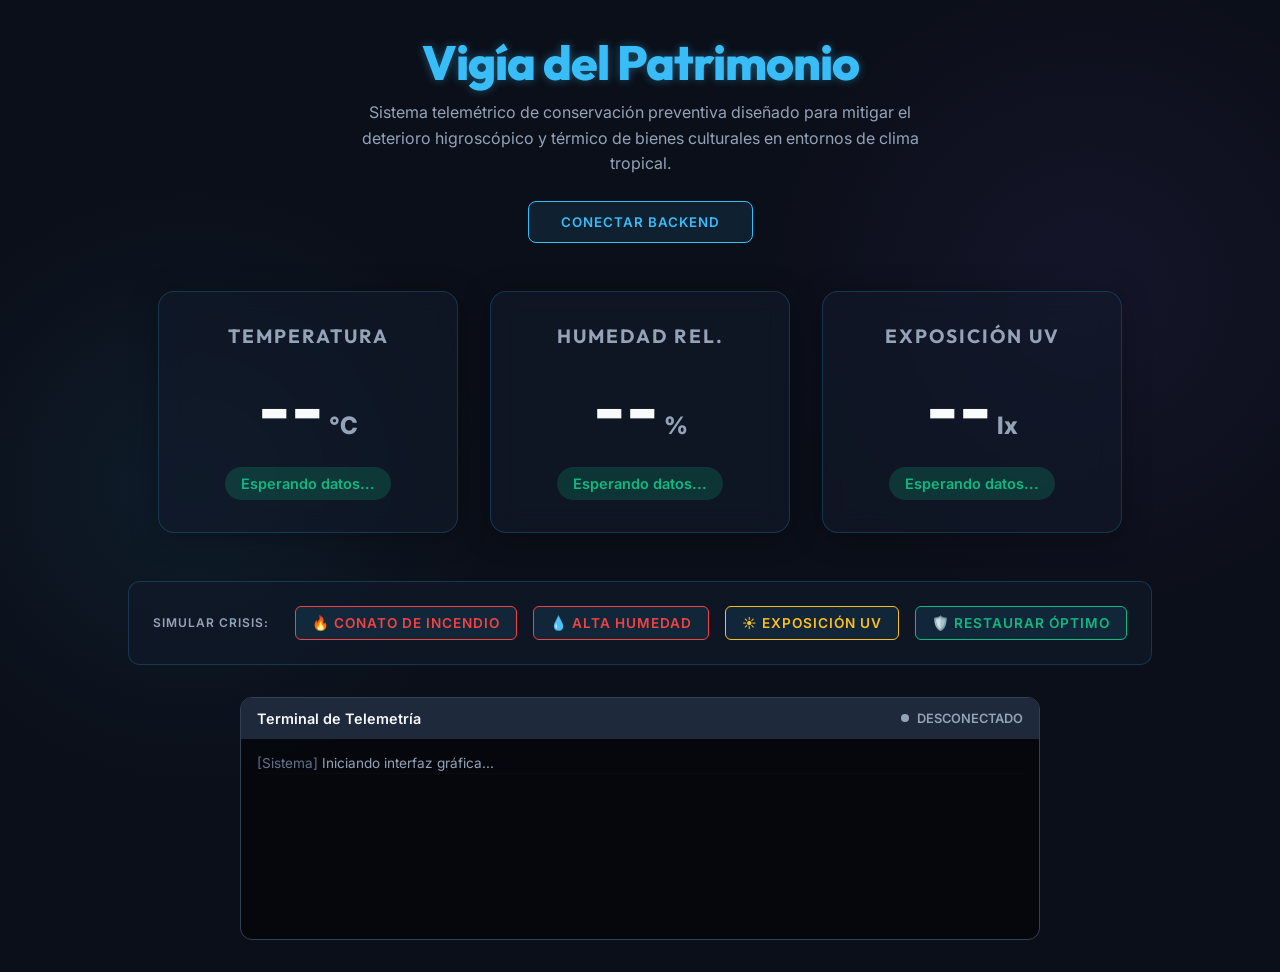
==== index.html @ fcf08029 "primera carga de los archivos" ====
<!DOCTYPE html>
<html lang="es">
<head>
    <meta charset="UTF-8">
    <meta name="viewport" content="width=device-width, initial-scale=1.0">
    <title>Vigía del Patrimonio - Panel de Control</title>
    <link href="https://fonts.googleapis.com/css2?family=Inter:wght@300;400;600;800&family=Outfit:wght@400;700&display=swap" rel="stylesheet">
    <link rel="stylesheet" href="style.css">
</head>
<body>

    <div class="header">
        <h1>Vigía del Patrimonio</h1>
        <p>Sistema telemétrico de conservación preventiva diseñado para mitigar el deterioro higroscópico y térmico de bienes culturales en entornos de clima tropical.</p>
        <button class="btn" id="connectBtn">Conectar Backend</button>
    </div>

    <div class="vitrine-container">
        <div class="card temp">
            <h3>Temperatura</h3>
            <div class="value" id="tempValue">--<span>°C</span></div>
            <div class="status status-safe" id="tempStatus">Esperando datos...</div>
        </div>
        
        <div class="card hum">
            <h3>Humedad Rel.</h3>
            <div class="value" id="humValue">--<span>%</span></div>
            <div class="status status-safe" id="humStatus">Esperando datos...</div>
        </div>

        <div class="card light">
            <h3>Exposición UV</h3>
            <div class="value" id="lightValue">--<span>lx</span></div>
            <div class="status status-safe" id="lightStatus">Esperando datos...</div>
        </div>
    </div>

    <div class="scenarios-container">
        <span style="color: var(--text-muted); font-size: 12px; margin-right: 10px; font-weight: 600; text-transform: uppercase; letter-spacing: 1px;">Simular Crisis:</span>
        <button class="btn btn-scenario danger" onclick="triggerScenario('incendio')">🔥 Conato de Incendio</button>
        <button class="btn btn-scenario danger" onclick="triggerScenario('humedad')">💧 Alta Humedad</button>
        <button class="btn btn-scenario warn" onclick="triggerScenario('uv')">☀️ Exposición UV</button>
        <button class="btn btn-scenario safe" onclick="triggerScenario('optimo')">🛡️ Restaurar Óptimo</button>
    </div>

    <div class="terminal-wrapper" id="terminalWrapper">
        <div class="terminal-header" id="serialHeader">
            <span>Terminal de Telemetría</span>
            <div class="status-indicator">
                <div class="status-dot" id="statusDot"></div>
                <span id="serialStatusIndicator">DESCONECTADO</span>
            </div>
        </div>
        <div class="terminal-console" id="terminalConsole">
            <p><span style="color: #64748b;">[Sistema]</span> Iniciando interfaz gráfica...</p>
        </div>
    </div>

    <script src="script.js"></script>
</body>
</html>
---- style.css ----
:root {
    --bg-color: #0b0f19;
    --card-bg: rgba(18, 25, 43, 0.6);
    --card-border: rgba(56, 189, 248, 0.2);
    --text-main: #f8fafc;
    --text-muted: #94a3b8;
    --accent-cyan: #38bdf8;
    --accent-danger: #ef4444;
    --accent-warn: #fbbf24;
    --accent-safe: #10b981;
    --glass-blur: blur(12px);
}

* {
    box-sizing: border-box;
    margin: 0;
    padding: 0;
    font-family: 'Inter', sans-serif;
}

body {
    background-color: var(--bg-color);
    background-image: 
        radial-gradient(circle at 15% 50%, rgba(56, 189, 248, 0.08), transparent 25%),
        radial-gradient(circle at 85% 30%, rgba(139, 92, 246, 0.08), transparent 25%);
    color: var(--text-main);
    min-height: 100vh;
    display: flex;
    flex-direction: column;
    align-items: center;
    padding: 2rem;
    overflow-x: hidden;
}

/* Títulos */
.header {
    text-align: center;
    margin-bottom: 3rem;
    animation: fadeInDown 0.8s ease-out;
}

h1 {
    font-family: 'Outfit', sans-serif;
    font-size: 3rem;
    font-weight: 800;
    color: #38bdf8;
    text-shadow: 0 0 10px rgba(56, 189, 248, 0.4);
    margin-bottom: 0.5rem;
    letter-spacing: -1px;
}

.header p {
    color: var(--text-muted);
    max-width: 600px;
    margin: 0 auto 1.5rem auto;
    line-height: 1.6;
}

.btn {
    background: rgba(56, 189, 248, 0.1);
    border: 1px solid var(--accent-cyan);
    color: var(--accent-cyan);
    padding: 0.75rem 2rem;
    border-radius: 8px;
    font-weight: 600;
    cursor: pointer;
    transition: all 0.3s ease;
    text-transform: uppercase;
    letter-spacing: 1px;
    box-shadow: 0 0 15px rgba(56, 189, 248, 0);
}

.btn:hover {
    background: var(--accent-cyan);
    color: #000;
    box-shadow: 0 0 20px rgba(56, 189, 248, 0.4);
    transform: translateY(-2px);
}

.btn.connected {
    background: var(--accent-safe);
    border-color: var(--accent-safe);
    color: #fff;
}

/* Contenedor de Tarjetas */
.vitrine-container {
    display: flex;
    gap: 2rem;
    justify-content: center;
    flex-wrap: wrap;
    width: 100%;
    max-width: 1000px;
    margin-bottom: 3rem;
}

/* Glassmorphism Cards */
.card {
    background: var(--card-bg);
    backdrop-filter: var(--glass-blur);
    -webkit-backdrop-filter: var(--glass-blur);
    border: 1px solid var(--card-border);
    border-radius: 16px;
    padding: 2rem;
    width: 300px;
    text-align: center;
    box-shadow: 0 4px 30px rgba(0, 0, 0, 0.3);
    transition: transform 0.4s cubic-bezier(0.175, 0.885, 0.32, 1.275), box-shadow 0.4s;
    position: relative;
    overflow: hidden;
    animation: fadeInUp 0.8s ease-out backwards;
}

.card:nth-child(1) { animation-delay: 0.1s; }
.card:nth-child(2) { animation-delay: 0.2s; }
.card:nth-child(3) { animation-delay: 0.3s; }

.card:hover {
    transform: translateY(-10px);
    box-shadow: 0 10px 40px rgba(0, 0, 0, 0.5);
    border-color: rgba(255, 255, 255, 0.2);
}

.card::before {
    content: '';
    position: absolute;
    top: 0; left: -100%;
    width: 50%; height: 100%;
    background: linear-gradient(to right, transparent, rgba(255,255,255,0.05), transparent);
    transform: skewX(-20deg);
    transition: left 0.7s;
}

.card:hover::before {
    left: 200%;
}

.card h3 {
    font-family: 'Outfit', sans-serif;
    color: var(--text-muted);
    font-size: 1.2rem;
    margin-bottom: 1rem;
    text-transform: uppercase;
    letter-spacing: 2px;
}

.value {
    font-size: 4.5rem;
    font-weight: 800;
    margin: 1rem 0;
    color: var(--text-main);
    transition: color 0.3s;
    display: flex;
    justify-content: center;
    align-items: baseline;
}

.value span {
    font-size: 1.5rem;
    margin-left: 5px;
    color: var(--text-muted);
}

.status {
    font-size: 0.9rem;
    font-weight: 600;
    padding: 0.5rem 1rem;
    border-radius: 20px;
    display: inline-block;
    transition: all 0.3s;
}

.status-safe { background: rgba(16, 185, 129, 0.2); color: var(--accent-safe); }
.status-warn { background: rgba(251, 191, 36, 0.2); color: var(--accent-warn); }
.status-alert { background: rgba(239, 68, 68, 0.2); color: var(--accent-danger); animation: pulseAlert 1.5s infinite; }

/* Simulación */
.scenarios-container {
    background: var(--card-bg);
    border: 1px solid var(--card-border);
    border-radius: 12px;
    padding: 1.5rem;
    margin-bottom: 2rem;
    display: flex;
    gap: 1rem;
    flex-wrap: wrap;
    justify-content: center;
    align-items: center;
    animation: fadeInUp 0.8s ease-out 0.4s backwards;
}

.btn-scenario {
    padding: 0.5rem 1rem;
    font-size: 0.85rem;
    border-radius: 6px;
}

.btn-scenario.danger { border-color: var(--accent-danger); color: var(--accent-danger); }
.btn-scenario.danger:hover { background: var(--accent-danger); color: #fff; box-shadow: 0 0 15px rgba(239, 68, 68, 0.4); }

.btn-scenario.warn { border-color: var(--accent-warn); color: var(--accent-warn); }
.btn-scenario.warn:hover { background: var(--accent-warn); color: #000; box-shadow: 0 0 15px rgba(251, 191, 36, 0.4); }

.btn-scenario.safe { border-color: var(--accent-safe); color: var(--accent-safe); }
.btn-scenario.safe:hover { background: var(--accent-safe); color: #fff; box-shadow: 0 0 15px rgba(16, 185, 129, 0.4); }

/* Terminal */
.terminal-wrapper {
    width: 100%;
    max-width: 800px;
    background: rgba(0, 0, 0, 0.5);
    border: 1px solid #334155;
    border-radius: 12px;
    overflow: hidden;
    animation: fadeInUp 0.8s ease-out 0.5s backwards;
}

.terminal-header {
    background: #1e293b;
    padding: 0.75rem 1rem;
    display: flex;
    justify-content: space-between;
    align-items: center;
    cursor: pointer;
    font-size: 0.9rem;
    font-weight: 600;
}

.status-indicator {
    font-size: 0.8rem;
    color: var(--text-muted);
    display: flex;
    align-items: center;
    gap: 8px;
}

.status-dot {
    width: 8px; height: 8px;
    border-radius: 50%;
    background: var(--text-muted);
    transition: background 0.3s;
}
.status-dot.active { background: var(--accent-safe); box-shadow: 0 0 8px var(--accent-safe); }

.terminal-console {
    height: 200px;
    overflow-y: auto;
    padding: 1rem;
    font-family: 'Fira Code', monospace;
    font-size: 0.85rem;
    color: var(--text-muted);
}

.terminal-console p { margin-bottom: 4px; border-bottom: 1px solid rgba(255,255,255,0.02); padding-bottom: 2px;}
.log-data { color: var(--accent-cyan); }
.log-warn { color: var(--accent-warn); }
.log-error { color: var(--accent-danger); }
.log-info { color: #38bdf8; } /* Estilo añadido para evitar textos grises sueltos */

/* Animations */
@keyframes fadeInDown {
    from { opacity: 0; transform: translateY(-20px); }
    to { opacity: 1; transform: translateY(0); }
}
@keyframes fadeInUp {
    from { opacity: 0; transform: translateY(30px); }
    to { opacity: 1; transform: translateY(0); }
}
@keyframes pulseAlert {
    0% { box-shadow: 0 0 0 0 rgba(239, 68, 68, 0.4); }
    70% { box-shadow: 0 0 0 10px rgba(239, 68, 68, 0); }
    100% { box-shadow: 0 0 0 0 rgba(239, 68, 68, 0); }
}

/* Custom Scrollbar */
::-webkit-scrollbar { width: 6px; }
::-webkit-scrollbar-track { background: rgba(0,0,0,0.2); }
::-webkit-scrollbar-thumb { background: #475569; border-radius: 3px; }
::-webkit-scrollbar-thumb:hover { background: #64748b; }
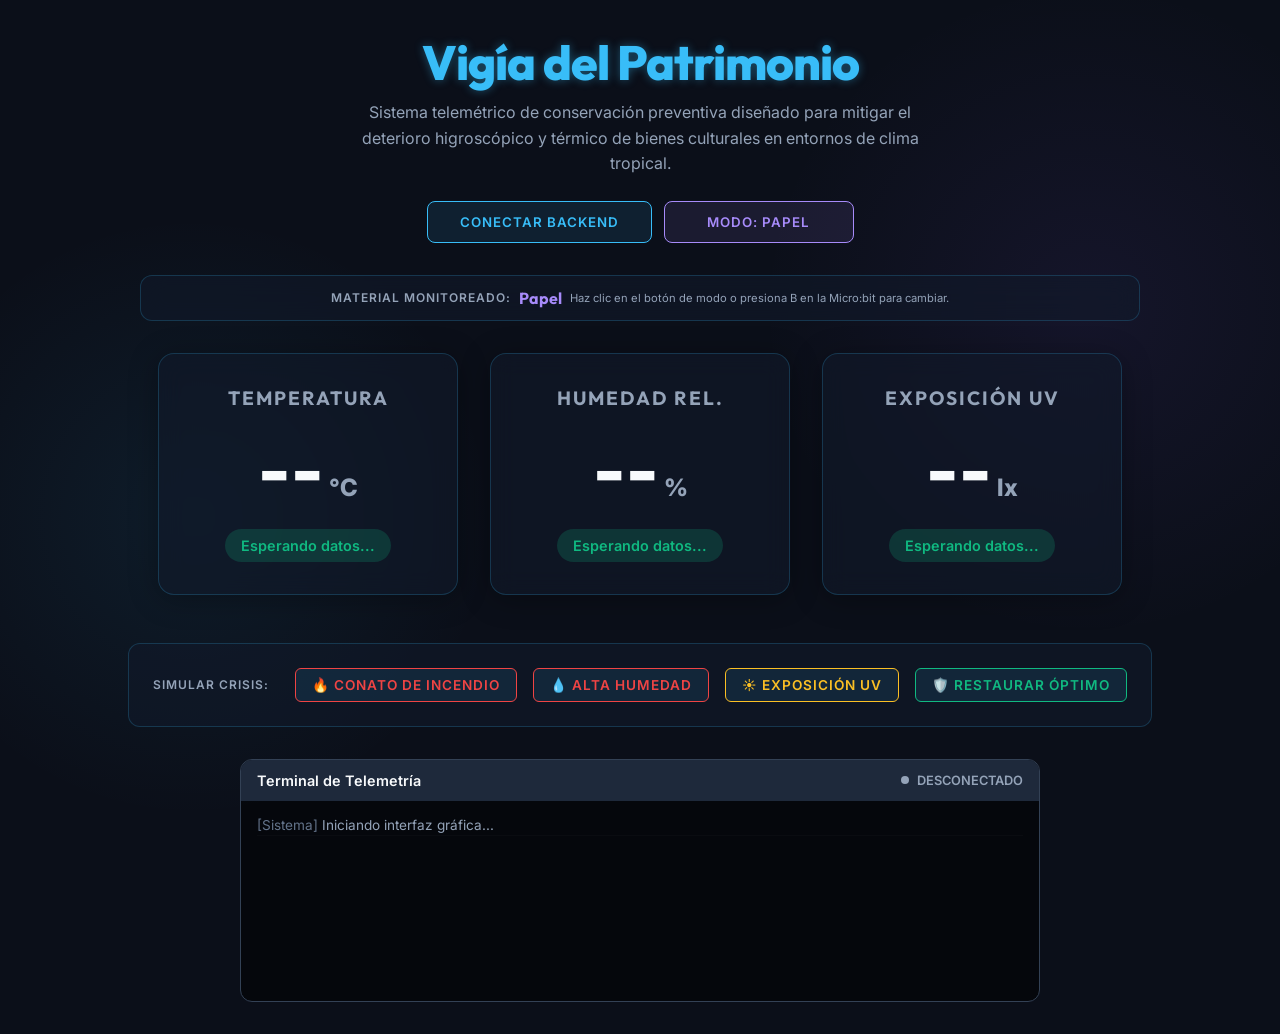
==== commit 70e8670f: "Se agregaron modos para distintos materiales." ====
--- a/index.html
+++ b/index.html
@@ -8,33 +8,36 @@
     <link rel="stylesheet" href="style.css">
 </head>
 <body>
-
     <div class="header">
         <h1>Vigía del Patrimonio</h1>
         <p>Sistema telemétrico de conservación preventiva diseñado para mitigar el deterioro higroscópico y térmico de bienes culturales en entornos de clima tropical.</p>
-        <button class="btn" id="connectBtn">Conectar Backend</button>
+        <div class="header-controls">
+            <button class="btn" id="connectBtn">Conectar Backend</button>
+            <button class="btn mode-btn" id="modeBtn" type="button">Modo: Papel</button>
+        </div>
     </div>
-
+    <div class="mode-info">
+        <span>Material monitoreado:</span>
+        <strong id="modeName">Papel</strong>
+        <small>Haz clic en el botón de modo o presiona B en la Micro:bit para cambiar.</small>
+    </div>
     <div class="vitrine-container">
         <div class="card temp">
             <h3>Temperatura</h3>
             <div class="value" id="tempValue">--<span>°C</span></div>
             <div class="status status-safe" id="tempStatus">Esperando datos...</div>
         </div>
-        
         <div class="card hum">
             <h3>Humedad Rel.</h3>
             <div class="value" id="humValue">--<span>%</span></div>
             <div class="status status-safe" id="humStatus">Esperando datos...</div>
         </div>
-
         <div class="card light">
             <h3>Exposición UV</h3>
             <div class="value" id="lightValue">--<span>lx</span></div>
             <div class="status status-safe" id="lightStatus">Esperando datos...</div>
         </div>
     </div>
-
     <div class="scenarios-container">
         <span style="color: var(--text-muted); font-size: 12px; margin-right: 10px; font-weight: 600; text-transform: uppercase; letter-spacing: 1px;">Simular Crisis:</span>
         <button class="btn btn-scenario danger" onclick="triggerScenario('incendio')">🔥 Conato de Incendio</button>
@@ -42,7 +45,6 @@
         <button class="btn btn-scenario warn" onclick="triggerScenario('uv')">☀️ Exposición UV</button>
         <button class="btn btn-scenario safe" onclick="triggerScenario('optimo')">🛡️ Restaurar Óptimo</button>
     </div>
-
     <div class="terminal-wrapper" id="terminalWrapper">
         <div class="terminal-header" id="serialHeader">
             <span>Terminal de Telemetría</span>
@@ -55,7 +57,6 @@
             <p><span style="color: #64748b;">[Sistema]</span> Iniciando interfaz gráfica...</p>
         </div>
     </div>
-
     <script src="script.js"></script>
 </body>
 </html>
--- a/style.css
+++ b/style.css
@@ -1,279 +1,58 @@
 :root {
-    --bg-color: #0b0f19;
-    --card-bg: rgba(18, 25, 43, 0.6);
-    --card-border: rgba(56, 189, 248, 0.2);
-    --text-main: #f8fafc;
-    --text-muted: #94a3b8;
-    --accent-cyan: #38bdf8;
-    --accent-danger: #ef4444;
-    --accent-warn: #fbbf24;
-    --accent-safe: #10b981;
-    --glass-blur: blur(12px);
+    --bg-color:#0b0f19;
+    --card-bg:rgba(18,25,43,0.6);
+    --card-border:rgba(56,189,248,0.2);
+    --text-main:#f8fafc;
+    --text-muted:#94a3b8;
+    --accent-cyan:#38bdf8;
+    --accent-danger:#ef4444;
+    --accent-warn:#fbbf24;
+    --accent-safe:#10b981;
+    --glass-blur:blur(12px);
 }
-
-* {
-    box-sizing: border-box;
-    margin: 0;
-    padding: 0;
-    font-family: 'Inter', sans-serif;
-}
-
-body {
-    background-color: var(--bg-color);
-    background-image: 
-        radial-gradient(circle at 15% 50%, rgba(56, 189, 248, 0.08), transparent 25%),
-        radial-gradient(circle at 85% 30%, rgba(139, 92, 246, 0.08), transparent 25%);
-    color: var(--text-main);
-    min-height: 100vh;
-    display: flex;
-    flex-direction: column;
-    align-items: center;
-    padding: 2rem;
-    overflow-x: hidden;
-}
-
-/* Títulos */
-.header {
-    text-align: center;
-    margin-bottom: 3rem;
-    animation: fadeInDown 0.8s ease-out;
-}
-
-h1 {
-    font-family: 'Outfit', sans-serif;
-    font-size: 3rem;
-    font-weight: 800;
-    color: #38bdf8;
-    text-shadow: 0 0 10px rgba(56, 189, 248, 0.4);
-    margin-bottom: 0.5rem;
-    letter-spacing: -1px;
-}
-
-.header p {
-    color: var(--text-muted);
-    max-width: 600px;
-    margin: 0 auto 1.5rem auto;
-    line-height: 1.6;
-}
-
-.btn {
-    background: rgba(56, 189, 248, 0.1);
-    border: 1px solid var(--accent-cyan);
-    color: var(--accent-cyan);
-    padding: 0.75rem 2rem;
-    border-radius: 8px;
-    font-weight: 600;
-    cursor: pointer;
-    transition: all 0.3s ease;
-    text-transform: uppercase;
-    letter-spacing: 1px;
-    box-shadow: 0 0 15px rgba(56, 189, 248, 0);
-}
-
-.btn:hover {
-    background: var(--accent-cyan);
-    color: #000;
-    box-shadow: 0 0 20px rgba(56, 189, 248, 0.4);
-    transform: translateY(-2px);
-}
-
-.btn.connected {
-    background: var(--accent-safe);
-    border-color: var(--accent-safe);
-    color: #fff;
-}
-
-/* Contenedor de Tarjetas */
-.vitrine-container {
-    display: flex;
-    gap: 2rem;
-    justify-content: center;
-    flex-wrap: wrap;
-    width: 100%;
-    max-width: 1000px;
-    margin-bottom: 3rem;
-}
-
-/* Glassmorphism Cards */
-.card {
-    background: var(--card-bg);
-    backdrop-filter: var(--glass-blur);
-    -webkit-backdrop-filter: var(--glass-blur);
-    border: 1px solid var(--card-border);
-    border-radius: 16px;
-    padding: 2rem;
-    width: 300px;
-    text-align: center;
-    box-shadow: 0 4px 30px rgba(0, 0, 0, 0.3);
-    transition: transform 0.4s cubic-bezier(0.175, 0.885, 0.32, 1.275), box-shadow 0.4s;
-    position: relative;
-    overflow: hidden;
-    animation: fadeInUp 0.8s ease-out backwards;
-}
-
-.card:nth-child(1) { animation-delay: 0.1s; }
-.card:nth-child(2) { animation-delay: 0.2s; }
-.card:nth-child(3) { animation-delay: 0.3s; }
-
-.card:hover {
-    transform: translateY(-10px);
-    box-shadow: 0 10px 40px rgba(0, 0, 0, 0.5);
-    border-color: rgba(255, 255, 255, 0.2);
-}
-
-.card::before {
-    content: '';
-    position: absolute;
-    top: 0; left: -100%;
-    width: 50%; height: 100%;
-    background: linear-gradient(to right, transparent, rgba(255,255,255,0.05), transparent);
-    transform: skewX(-20deg);
-    transition: left 0.7s;
-}
-
-.card:hover::before {
-    left: 200%;
-}
-
-.card h3 {
-    font-family: 'Outfit', sans-serif;
-    color: var(--text-muted);
-    font-size: 1.2rem;
-    margin-bottom: 1rem;
-    text-transform: uppercase;
-    letter-spacing: 2px;
-}
-
-.value {
-    font-size: 4.5rem;
-    font-weight: 800;
-    margin: 1rem 0;
-    color: var(--text-main);
-    transition: color 0.3s;
-    display: flex;
-    justify-content: center;
-    align-items: baseline;
-}
-
-.value span {
-    font-size: 1.5rem;
-    margin-left: 5px;
-    color: var(--text-muted);
-}
-
-.status {
-    font-size: 0.9rem;
-    font-weight: 600;
-    padding: 0.5rem 1rem;
-    border-radius: 20px;
-    display: inline-block;
-    transition: all 0.3s;
-}
-
-.status-safe { background: rgba(16, 185, 129, 0.2); color: var(--accent-safe); }
-.status-warn { background: rgba(251, 191, 36, 0.2); color: var(--accent-warn); }
-.status-alert { background: rgba(239, 68, 68, 0.2); color: var(--accent-danger); animation: pulseAlert 1.5s infinite; }
-
-/* Simulación */
-.scenarios-container {
-    background: var(--card-bg);
-    border: 1px solid var(--card-border);
-    border-radius: 12px;
-    padding: 1.5rem;
-    margin-bottom: 2rem;
-    display: flex;
-    gap: 1rem;
-    flex-wrap: wrap;
-    justify-content: center;
-    align-items: center;
-    animation: fadeInUp 0.8s ease-out 0.4s backwards;
-}
-
-.btn-scenario {
-    padding: 0.5rem 1rem;
-    font-size: 0.85rem;
-    border-radius: 6px;
-}
-
-.btn-scenario.danger { border-color: var(--accent-danger); color: var(--accent-danger); }
-.btn-scenario.danger:hover { background: var(--accent-danger); color: #fff; box-shadow: 0 0 15px rgba(239, 68, 68, 0.4); }
-
-.btn-scenario.warn { border-color: var(--accent-warn); color: var(--accent-warn); }
-.btn-scenario.warn:hover { background: var(--accent-warn); color: #000; box-shadow: 0 0 15px rgba(251, 191, 36, 0.4); }
-
-.btn-scenario.safe { border-color: var(--accent-safe); color: var(--accent-safe); }
-.btn-scenario.safe:hover { background: var(--accent-safe); color: #fff; box-shadow: 0 0 15px rgba(16, 185, 129, 0.4); }
-
-/* Terminal */
-.terminal-wrapper {
-    width: 100%;
-    max-width: 800px;
-    background: rgba(0, 0, 0, 0.5);
-    border: 1px solid #334155;
-    border-radius: 12px;
-    overflow: hidden;
-    animation: fadeInUp 0.8s ease-out 0.5s backwards;
-}
-
-.terminal-header {
-    background: #1e293b;
-    padding: 0.75rem 1rem;
-    display: flex;
-    justify-content: space-between;
-    align-items: center;
-    cursor: pointer;
-    font-size: 0.9rem;
-    font-weight: 600;
-}
-
-.status-indicator {
-    font-size: 0.8rem;
-    color: var(--text-muted);
-    display: flex;
-    align-items: center;
-    gap: 8px;
-}
-
-.status-dot {
-    width: 8px; height: 8px;
-    border-radius: 50%;
-    background: var(--text-muted);
-    transition: background 0.3s;
-}
-.status-dot.active { background: var(--accent-safe); box-shadow: 0 0 8px var(--accent-safe); }
-
-.terminal-console {
-    height: 200px;
-    overflow-y: auto;
-    padding: 1rem;
-    font-family: 'Fira Code', monospace;
-    font-size: 0.85rem;
-    color: var(--text-muted);
-}
-
-.terminal-console p { margin-bottom: 4px; border-bottom: 1px solid rgba(255,255,255,0.02); padding-bottom: 2px;}
-.log-data { color: var(--accent-cyan); }
-.log-warn { color: var(--accent-warn); }
-.log-error { color: var(--accent-danger); }
-.log-info { color: #38bdf8; } /* Estilo añadido para evitar textos grises sueltos */
-
-/* Animations */
-@keyframes fadeInDown {
-    from { opacity: 0; transform: translateY(-20px); }
-    to { opacity: 1; transform: translateY(0); }
-}
-@keyframes fadeInUp {
-    from { opacity: 0; transform: translateY(30px); }
-    to { opacity: 1; transform: translateY(0); }
-}
-@keyframes pulseAlert {
-    0% { box-shadow: 0 0 0 0 rgba(239, 68, 68, 0.4); }
-    70% { box-shadow: 0 0 0 10px rgba(239, 68, 68, 0); }
-    100% { box-shadow: 0 0 0 0 rgba(239, 68, 68, 0); }
-}
-
-/* Custom Scrollbar */
-::-webkit-scrollbar { width: 6px; }
-::-webkit-scrollbar-track { background: rgba(0,0,0,0.2); }
-::-webkit-scrollbar-thumb { background: #475569; border-radius: 3px; }
-::-webkit-scrollbar-thumb:hover { background: #64748b; }+*{box-sizing:border-box;margin:0;padding:0;font-family:'Inter',sans-serif}
+body{background-color:var(--bg-color);background-image:radial-gradient(circle at 15% 50%,rgba(56,189,248,0.08),transparent 25%),radial-gradient(circle at 85% 30%,rgba(139,92,246,0.08),transparent 25%);color:var(--text-main);min-height:100vh;display:flex;flex-direction:column;align-items:center;padding:2rem;overflow-x:hidden}
+.header{text-align:center;margin-bottom:2rem;animation:fadeInDown .8s ease-out}
+h1{font-family:'Outfit',sans-serif;font-size:3rem;font-weight:800;color:#38bdf8;text-shadow:0 0 10px rgba(56,189,248,.4);margin-bottom:.5rem;letter-spacing:-1px}
+.header p{color:var(--text-muted);max-width:600px;margin:0 auto 1.5rem;line-height:1.6}
+.header-controls{display:flex;justify-content:center;align-items:center;gap:.75rem;flex-wrap:wrap}
+.btn{background:rgba(56,189,248,.1);border:1px solid var(--accent-cyan);color:var(--accent-cyan);padding:.75rem 2rem;border-radius:8px;font-weight:600;cursor:pointer;transition:all .3s ease;text-transform:uppercase;letter-spacing:1px;box-shadow:0 0 15px rgba(56,189,248,0)}
+.btn:hover{background:var(--accent-cyan);color:#000;box-shadow:0 0 20px rgba(56,189,248,.4);transform:translateY(-2px)}
+.btn.connected{background:var(--accent-safe);border-color:var(--accent-safe);color:#fff}
+.mode-btn{border-color:#a78bfa;color:#a78bfa;background:rgba(167,139,250,.1);min-width:190px}
+.mode-btn:hover{background:#a78bfa;color:#000;box-shadow:0 0 20px rgba(167,139,250,.4)}
+.mode-info{width:100%;max-width:1000px;background:var(--card-bg);border:1px solid var(--card-border);backdrop-filter:var(--glass-blur);-webkit-backdrop-filter:var(--glass-blur);border-radius:12px;padding:.75rem 1rem;margin-bottom:2rem;display:flex;justify-content:center;align-items:center;gap:.5rem;flex-wrap:wrap;text-align:center}
+.mode-info span{color:var(--text-muted);font-size:.75rem;text-transform:uppercase;letter-spacing:1px;font-weight:600}
+.mode-info strong{color:#a78bfa;font-family:'Outfit',sans-serif;font-size:1rem}
+.mode-info small{color:var(--text-muted);font-size:.7rem}
+.vitrine-container{display:flex;gap:2rem;justify-content:center;flex-wrap:wrap;width:100%;max-width:1000px;margin-bottom:3rem}
+.card{background:var(--card-bg);backdrop-filter:var(--glass-blur);-webkit-backdrop-filter:var(--glass-blur);border:1px solid var(--card-border);border-radius:16px;padding:2rem;width:300px;text-align:center;box-shadow:0 4px 30px rgba(0,0,0,.3);transition:transform .4s cubic-bezier(.175,.885,.32,1.275),box-shadow .4s;position:relative;overflow:hidden;animation:fadeInUp .8s ease-out backwards}
+.card:nth-child(1){animation-delay:.1s}.card:nth-child(2){animation-delay:.2s}.card:nth-child(3){animation-delay:.3s}
+.card:hover{transform:translateY(-10px);box-shadow:0 10px 40px rgba(0,0,0,.5);border-color:rgba(255,255,255,.2)}
+.card::before{content:'';position:absolute;top:0;left:-100%;width:50%;height:100%;background:linear-gradient(to right,transparent,rgba(255,255,255,.05),transparent);transform:skewX(-20deg);transition:left .7s}
+.card:hover::before{left:200%}
+.card h3{font-family:'Outfit',sans-serif;color:var(--text-muted);font-size:1.2rem;margin-bottom:1rem;text-transform:uppercase;letter-spacing:2px}
+.value{font-size:4.5rem;font-weight:800;margin:1rem 0;color:var(--text-main);transition:color .3s;display:flex;justify-content:center;align-items:baseline}
+.value span{font-size:1.5rem;margin-left:5px;color:var(--text-muted)}
+.status{font-size:.9rem;font-weight:600;padding:.5rem 1rem;border-radius:20px;display:inline-block;transition:all .3s}
+.status-safe{background:rgba(16,185,129,.2);color:var(--accent-safe)}
+.status-warn{background:rgba(251,191,36,.2);color:var(--accent-warn)}
+.status-alert{background:rgba(239,68,68,.2);color:var(--accent-danger);animation:pulseAlert 1.5s infinite}
+.scenarios-container{background:var(--card-bg);border:1px solid var(--card-border);border-radius:12px;padding:1.5rem;margin-bottom:2rem;display:flex;gap:1rem;flex-wrap:wrap;justify-content:center;align-items:center;animation:fadeInUp .8s ease-out .4s backwards}
+.btn-scenario{padding:.5rem 1rem;font-size:.85rem;border-radius:6px}
+.btn-scenario.danger{border-color:var(--accent-danger);color:var(--accent-danger)}.btn-scenario.danger:hover{background:var(--accent-danger);color:#fff;box-shadow:0 0 15px rgba(239,68,68,.4)}
+.btn-scenario.warn{border-color:var(--accent-warn);color:var(--accent-warn)}.btn-scenario.warn:hover{background:var(--accent-warn);color:#000;box-shadow:0 0 15px rgba(251,191,36,.4)}
+.btn-scenario.safe{border-color:var(--accent-safe);color:var(--accent-safe)}.btn-scenario.safe:hover{background:var(--accent-safe);color:#fff;box-shadow:0 0 15px rgba(16,185,129,.4)}
+.terminal-wrapper{width:100%;max-width:800px;background:rgba(0,0,0,.5);border:1px solid #334155;border-radius:12px;overflow:hidden;animation:fadeInUp .8s ease-out .5s backwards}
+.terminal-header{background:#1e293b;padding:.75rem 1rem;display:flex;justify-content:space-between;align-items:center;cursor:pointer;font-size:.9rem;font-weight:600}
+.status-indicator{font-size:.8rem;color:var(--text-muted);display:flex;align-items:center;gap:8px}
+.status-dot{width:8px;height:8px;border-radius:50%;background:var(--text-muted);transition:background .3s}
+.status-dot.active{background:var(--accent-safe);box-shadow:0 0 8px var(--accent-safe)}
+.terminal-console{height:200px;overflow-y:auto;padding:1rem;font-family:'Fira Code',monospace;font-size:.85rem;color:var(--text-muted)}
+.terminal-console p{margin-bottom:4px;border-bottom:1px solid rgba(255,255,255,.02);padding-bottom:2px}
+.log-data{color:var(--accent-cyan)}.log-warn{color:var(--accent-warn)}.log-error{color:var(--accent-danger)}.log-info{color:#38bdf8}
+@keyframes fadeInDown{from{opacity:0;transform:translateY(-20px)}to{opacity:1;transform:translateY(0)}}
+@keyframes fadeInUp{from{opacity:0;transform:translateY(30px)}to{opacity:1;transform:translateY(0)}}
+@keyframes pulseAlert{0%{box-shadow:0 0 0 0 rgba(239,68,68,.4)}70%{box-shadow:0 0 0 10px rgba(239,68,68,0)}100%{box-shadow:0 0 0 0 rgba(239,68,68,0)}}
+::-webkit-scrollbar{width:6px}::-webkit-scrollbar-track{background:rgba(0,0,0,.2)}::-webkit-scrollbar-thumb{background:#475569;border-radius:3px}::-webkit-scrollbar-thumb:hover{background:#64748b}
+@media(max-width:700px){body{padding:1rem}h1{font-size:2.2rem}.header-controls{flex-direction:column}.header-controls .btn{width:100%;max-width:320px}.mode-info{flex-direction:column;gap:.25rem}.card{width:100%;max-width:350px}}
